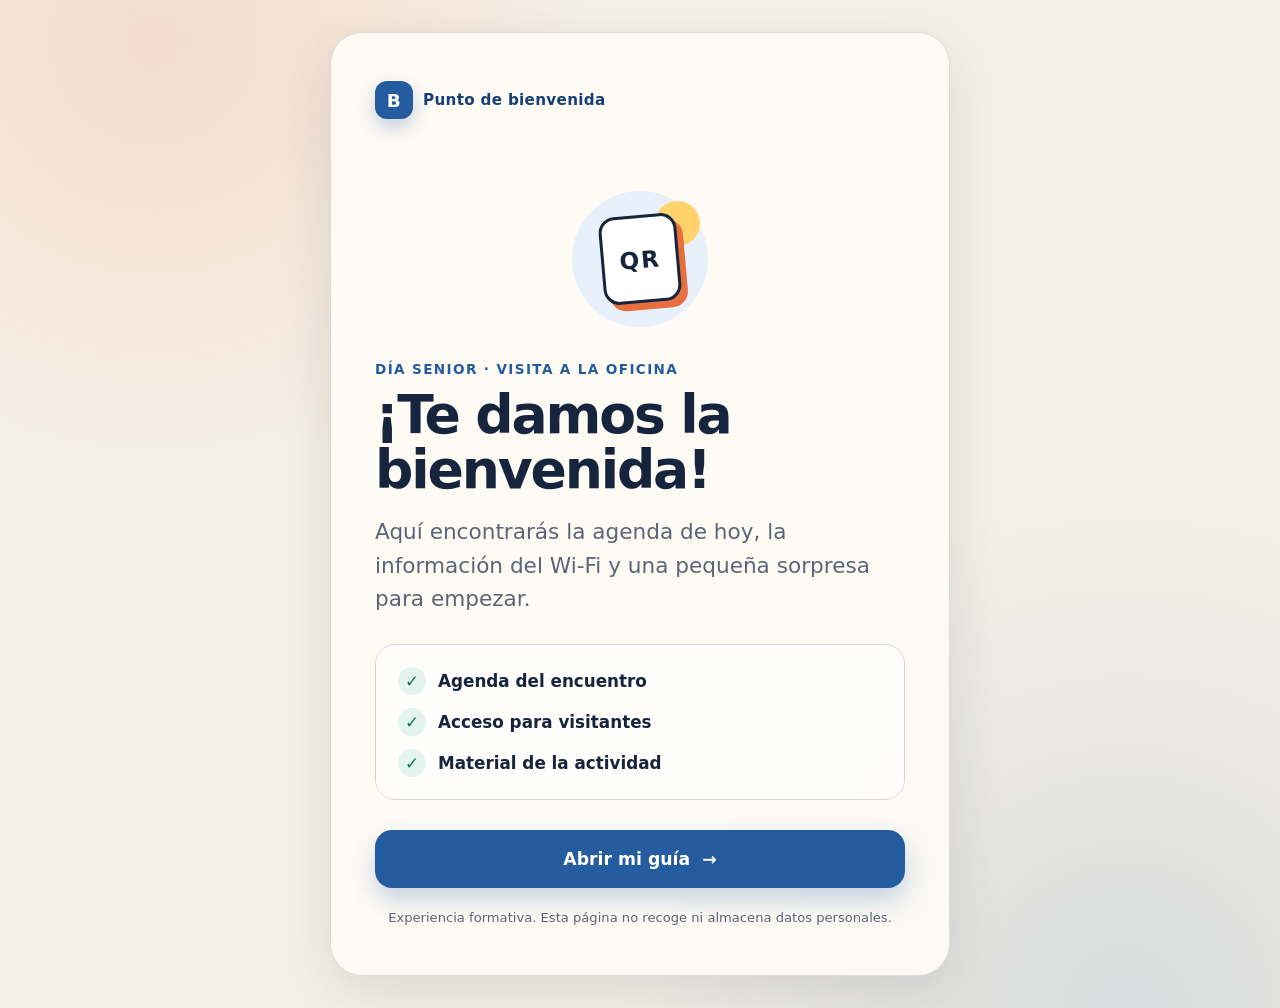
==== index.html @ 25e29555 "Add QR safety workshop website" ====
<!doctype html>
<html lang="es">
  <head>
    <meta charset="UTF-8" />
    <meta name="viewport" content="width=device-width, initial-scale=1.0" />
    <meta name="theme-color" content="#f6f1e7" />
    <meta
      name="description"
      content="Experiencia educativa sobre el uso seguro de códigos QR."
    />
    <title>Bienvenida · Día Senior</title>
    <link rel="stylesheet" href="styles.css" />
  </head>
  <body>
    <main class="app-shell">
      <section class="screen screen--active" id="welcome" aria-labelledby="welcome-title">
        <div class="brand" aria-label="Punto de bienvenida">
          <span class="brand__mark" aria-hidden="true">B</span>
          <span>Punto de bienvenida</span>
        </div>

        <div class="welcome-illustration" aria-hidden="true">
          <span class="welcome-illustration__sun"></span>
          <span class="welcome-illustration__card">QR</span>
        </div>

        <p class="eyebrow">Día Senior · Visita a la oficina</p>
        <h1 id="welcome-title">¡Te damos la bienvenida!</h1>
        <p class="lead">
          Aquí encontrarás la agenda de hoy, la información del Wi-Fi y una pequeña
          sorpresa para empezar.
        </p>

        <div class="info-list" aria-label="Contenido de la guía">
          <div><span aria-hidden="true">✓</span> Agenda del encuentro</div>
          <div><span aria-hidden="true">✓</span> Acceso para visitantes</div>
          <div><span aria-hidden="true">✓</span> Material de la actividad</div>
        </div>

        <button class="button button--primary" type="button" data-action="open-guide">
          Abrir mi guía
          <span aria-hidden="true">→</span>
        </button>

        <p class="privacy-note">
          Experiencia formativa. Esta página no recoge ni almacena datos personales.
        </p>
      </section>

      <section class="screen" id="checkpoint" aria-labelledby="checkpoint-title" hidden>
        <div class="step-indicator" aria-label="Paso 2 de 3">
          <span class="step-indicator__dot step-indicator__dot--done"></span>
          <span class="step-indicator__line step-indicator__line--done"></span>
          <span class="step-indicator__dot step-indicator__dot--current"></span>
          <span class="step-indicator__line"></span>
          <span class="step-indicator__dot"></span>
        </div>

        <div class="lock-icon" aria-hidden="true">🔒</div>
        <p class="eyebrow">Un último paso</p>
        <h1 id="checkpoint-title">Verifica tu acceso</h1>
        <p class="lead lead--compact">
          Para mostrar la información de visitantes, este portal solicita tu correo y
          contraseña de empresa.
        </p>

        <div class="fake-form" aria-label="Ejemplo de solicitud de acceso; no admite datos">
          <div class="fake-field">
            <span class="fake-field__label">Correo de la empresa</span>
            <span class="fake-field__value">nombre@empresa.com</span>
          </div>
          <div class="fake-field">
            <span class="fake-field__label">Contraseña</span>
            <span class="fake-field__value">••••••••••</span>
          </div>
        </div>

        <button class="button button--primary" type="button" data-choice="continue">
          Continuar
        </button>
        <button class="button button--secondary" type="button" data-choice="check">
          Prefiero comprobarlo
        </button>

        <p class="safety-caption">
          Los campos son solo una representación visual: no se puede escribir ni enviar
          información.
        </p>
      </section>

      <section class="screen screen--lesson" id="lesson" aria-labelledby="lesson-title" hidden>
        <div class="result-badge" id="result-badge" aria-live="polite"></div>

        <div class="alert-symbol" aria-hidden="true">!</div>
        <p class="eyebrow">Simulación completada</p>
        <h1 id="lesson-title">Este QR era una prueba segura</h1>
        <p class="lead lead--compact" id="result-message"></p>

        <div class="lesson-card">
          <h2>¿Qué debía hacernos dudar?</h2>
          <ul>
            <li>
              <span aria-hidden="true">1</span>
              <p><strong>La petición era inesperada.</strong> Una agenda no debería necesitar tu contraseña.</p>
            </li>
            <li>
              <span aria-hidden="true">2</span>
              <p><strong>No comprobamos el destino.</strong> El dibujo del QR no dice quién está detrás.</p>
            </li>
            <li>
              <span aria-hidden="true">3</span>
              <p><strong>El entorno daba confianza.</strong> Estar dentro de una oficina no hace seguro un código.</p>
            </li>
          </ul>
        </div>

        <div class="rule" aria-label="Regla de seguridad: para, mira y piensa">
          <p class="rule__title">Antes de abrir un QR:</p>
          <div class="rule__steps">
            <span><b>1</b> Para</span>
            <span><b>2</b> Mira</span>
            <span><b>3</b> Piensa</span>
          </div>
          <p>
            Si pide una contraseña, un pago o instalar algo, cierra la página y entra desde
            la aplicación oficial.
          </p>
        </div>

        <button class="button button--secondary" type="button" data-action="restart">
          Repetir la demostración
        </button>

        <p class="closing-note">No se ha recogido ningún dato durante esta actividad.</p>
      </section>
    </main>

    <script src="app.js"></script>
  </body>
</html>
---- styles.css ----
:root {
  color-scheme: light;
  --ink: #17243d;
  --muted: #5c6577;
  --paper: #fffdf8;
  --cream: #f6f1e7;
  --blue: #245c9f;
  --blue-dark: #173f73;
  --blue-soft: #e7f0fb;
  --orange: #e76f3d;
  --orange-soft: #fff0e8;
  --green: #13795b;
  --green-soft: #e4f4ee;
  --border: #d9d7d0;
  --shadow: 0 18px 55px rgba(23, 36, 61, 0.12);
  font-family:
    Inter, ui-sans-serif, system-ui, -apple-system, BlinkMacSystemFont, "Segoe UI",
    sans-serif;
}

* {
  box-sizing: border-box;
}

html {
  min-height: 100%;
  background: var(--cream);
}

body {
  min-width: 320px;
  min-height: 100vh;
  min-height: 100dvh;
  margin: 0;
  color: var(--ink);
  background:
    radial-gradient(circle at 12% 4%, rgba(231, 111, 61, 0.16), transparent 28rem),
    radial-gradient(circle at 88% 100%, rgba(36, 92, 159, 0.14), transparent 32rem),
    var(--cream);
}

button {
  font: inherit;
}

.app-shell {
  width: min(100%, 620px);
  min-height: 100vh;
  min-height: 100dvh;
  margin: 0 auto;
  padding: clamp(20px, 5vw, 48px) clamp(18px, 5vw, 44px);
  background: rgba(255, 253, 248, 0.84);
  backdrop-filter: blur(8px);
}

.screen {
  width: 100%;
  animation: enter 420ms ease both;
}

.screen[hidden] {
  display: none;
}

.brand {
  display: flex;
  align-items: center;
  gap: 10px;
  margin-bottom: clamp(32px, 8vh, 72px);
  color: var(--blue-dark);
  font-size: 0.95rem;
  font-weight: 750;
  letter-spacing: 0.02em;
}

.brand__mark {
  display: grid;
  width: 38px;
  height: 38px;
  place-items: center;
  border-radius: 12px;
  color: white;
  background: var(--blue);
  font-size: 1.15rem;
  box-shadow: 0 8px 18px rgba(36, 92, 159, 0.26);
}

.welcome-illustration {
  position: relative;
  display: grid;
  width: 136px;
  height: 136px;
  margin: 0 auto 34px;
  place-items: center;
  border-radius: 50%;
  background: var(--blue-soft);
}

.welcome-illustration__sun {
  position: absolute;
  top: 10px;
  right: 8px;
  width: 45px;
  height: 45px;
  border-radius: 50%;
  background: #ffd36a;
}

.welcome-illustration__card {
  z-index: 1;
  display: grid;
  width: 78px;
  height: 88px;
  place-items: center;
  transform: rotate(-5deg);
  border: 3px solid var(--ink);
  border-radius: 16px;
  color: var(--ink);
  background: white;
  font-size: 1.45rem;
  font-weight: 900;
  letter-spacing: 0.08em;
  box-shadow: 6px 7px 0 var(--orange);
}

.eyebrow {
  margin: 0 0 10px;
  color: var(--blue);
  font-size: 0.85rem;
  font-weight: 850;
  letter-spacing: 0.1em;
  text-transform: uppercase;
}

h1,
h2,
p {
  text-wrap: pretty;
}

h1 {
  max-width: 13ch;
  margin: 0 0 18px;
  font-size: clamp(2.15rem, 8vw, 3.35rem);
  line-height: 1.03;
  letter-spacing: -0.04em;
}

.lead {
  margin: 0 0 28px;
  color: var(--muted);
  font-size: clamp(1.12rem, 4.5vw, 1.35rem);
  line-height: 1.55;
}

.lead--compact {
  margin-bottom: 24px;
}

.info-list {
  display: grid;
  gap: 13px;
  margin-bottom: 30px;
  padding: 22px;
  border: 1px solid var(--border);
  border-radius: 20px;
  background: rgba(255, 255, 255, 0.72);
}

.info-list div {
  display: flex;
  align-items: center;
  gap: 12px;
  font-size: 1.05rem;
  font-weight: 700;
}

.info-list span {
  display: grid;
  width: 28px;
  height: 28px;
  flex: 0 0 auto;
  place-items: center;
  border-radius: 50%;
  color: var(--green);
  background: var(--green-soft);
}

.button {
  display: flex;
  width: 100%;
  min-height: 58px;
  align-items: center;
  justify-content: center;
  gap: 12px;
  margin-top: 12px;
  padding: 15px 22px;
  border: 2px solid transparent;
  border-radius: 17px;
  cursor: pointer;
  font-size: 1.08rem;
  font-weight: 850;
  transition: transform 160ms ease, box-shadow 160ms ease, background 160ms ease;
}

.button:hover {
  transform: translateY(-2px);
}

.button:active {
  transform: translateY(0);
}

.button:focus-visible {
  outline: 4px solid #ffd36a;
  outline-offset: 3px;
}

.button--primary {
  color: white;
  background: var(--blue);
  box-shadow: 0 12px 24px rgba(36, 92, 159, 0.25);
}

.button--primary:hover {
  background: var(--blue-dark);
}

.button--secondary {
  border-color: var(--blue);
  color: var(--blue-dark);
  background: white;
}

.privacy-note,
.safety-caption,
.closing-note {
  margin: 20px auto 0;
  color: var(--muted);
  font-size: 0.82rem;
  line-height: 1.5;
  text-align: center;
}

.step-indicator {
  display: flex;
  align-items: center;
  justify-content: center;
  margin: 8px 0 clamp(34px, 8vh, 68px);
}

.step-indicator__dot {
  width: 14px;
  height: 14px;
  border: 3px solid #b9bec8;
  border-radius: 50%;
  background: white;
}

.step-indicator__dot--done,
.step-indicator__dot--current {
  border-color: var(--blue);
  background: var(--blue);
}

.step-indicator__dot--current {
  box-shadow: 0 0 0 5px var(--blue-soft);
}

.step-indicator__line {
  width: 72px;
  height: 3px;
  background: #cfd2d8;
}

.step-indicator__line--done {
  background: var(--blue);
}

.lock-icon {
  display: grid;
  width: 68px;
  height: 68px;
  margin-bottom: 26px;
  place-items: center;
  border-radius: 20px;
  background: var(--blue-soft);
  font-size: 2rem;
}

.fake-form {
  display: grid;
  gap: 14px;
  margin: 10px 0 28px;
}

.fake-field {
  padding: 14px 16px;
  border: 2px solid #c7cbd2;
  border-radius: 14px;
  background: #f4f4f3;
}

.fake-field__label,
.fake-field__value {
  display: block;
}

.fake-field__label {
  margin-bottom: 6px;
  color: var(--muted);
  font-size: 0.78rem;
  font-weight: 750;
}

.fake-field__value {
  color: #777d88;
  font-size: 1rem;
}

.screen--lesson {
  padding-bottom: 24px;
}

.result-badge {
  display: inline-flex;
  margin-bottom: 28px;
  padding: 9px 13px;
  border-radius: 999px;
  font-size: 0.85rem;
  font-weight: 850;
}

.result-badge--warning {
  color: #9b3c17;
  background: var(--orange-soft);
}

.result-badge--success {
  color: #0b674b;
  background: var(--green-soft);
}

.alert-symbol {
  display: grid;
  width: 72px;
  height: 72px;
  margin-bottom: 24px;
  place-items: center;
  border-radius: 24px;
  color: white;
  background: var(--orange);
  font-size: 2.5rem;
  font-weight: 900;
  box-shadow: 8px 9px 0 #ffd2bd;
}

.lesson-card {
  margin: 32px 0 24px;
  padding: clamp(20px, 5vw, 28px);
  border: 1px solid var(--border);
  border-radius: 22px;
  background: white;
  box-shadow: var(--shadow);
}

.lesson-card h2 {
  margin: 0 0 22px;
  font-size: 1.28rem;
}

.lesson-card ul {
  display: grid;
  gap: 22px;
  margin: 0;
  padding: 0;
  list-style: none;
}

.lesson-card li {
  display: grid;
  grid-template-columns: 38px 1fr;
  gap: 13px;
  align-items: start;
}

.lesson-card li > span {
  display: grid;
  width: 36px;
  height: 36px;
  place-items: center;
  border-radius: 12px;
  color: var(--blue-dark);
  background: var(--blue-soft);
  font-weight: 900;
}

.lesson-card p {
  margin: 0;
  color: var(--muted);
  line-height: 1.5;
}

.lesson-card strong {
  color: var(--ink);
}

.rule {
  margin-bottom: 26px;
  padding: clamp(20px, 5vw, 28px);
  border-radius: 22px;
  color: white;
  background: var(--ink);
}

.rule p {
  margin: 0;
  line-height: 1.55;
}

.rule__title {
  font-weight: 850;
}

.rule__steps {
  display: grid;
  grid-template-columns: repeat(3, 1fr);
  gap: 8px;
  margin: 20px 0;
}

.rule__steps span {
  display: flex;
  flex-direction: column;
  align-items: center;
  gap: 7px;
  padding: 13px 5px;
  border: 1px solid rgba(255, 255, 255, 0.25);
  border-radius: 14px;
  font-size: 0.88rem;
  font-weight: 800;
}

.rule__steps b {
  display: grid;
  width: 28px;
  height: 28px;
  place-items: center;
  border-radius: 50%;
  color: var(--ink);
  background: #ffd36a;
}

@keyframes enter {
  from {
    opacity: 0;
    transform: translateY(12px);
  }
  to {
    opacity: 1;
    transform: translateY(0);
  }
}

@media (min-width: 700px) {
  body {
    padding: 32px 0;
  }

  .app-shell {
    min-height: calc(100vh - 64px);
    min-height: calc(100dvh - 64px);
    border: 1px solid rgba(217, 215, 208, 0.85);
    border-radius: 32px;
    box-shadow: var(--shadow);
  }
}

@media (prefers-reduced-motion: reduce) {
  *,
  *::before,
  *::after {
    scroll-behavior: auto !important;
    animation-duration: 0.01ms !important;
    animation-iteration-count: 1 !important;
    transition-duration: 0.01ms !important;
  }
}
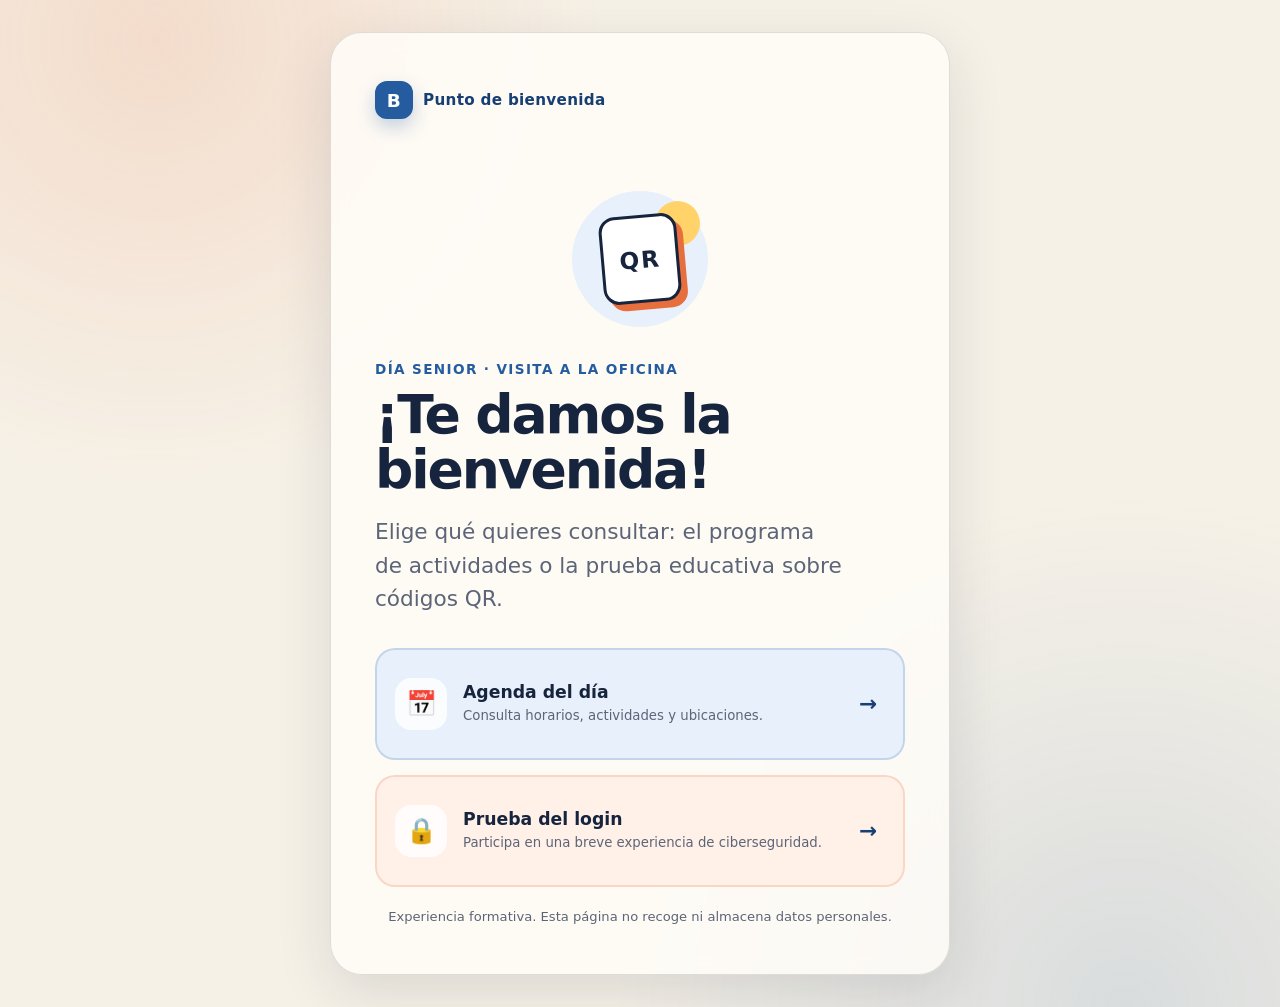
==== commit 87845c4b: "Split agenda and login challenge flows" ====
--- a/index.html
+++ b/index.html
@@ -27,34 +27,179 @@
         <p class="eyebrow">Día Senior · Visita a la oficina</p>
         <h1 id="welcome-title">¡Te damos la bienvenida!</h1>
         <p class="lead">
-          Aquí encontrarás la agenda de hoy, la información del Wi-Fi y una pequeña
-          sorpresa para empezar.
-        </p>
-
-        <div class="info-list" aria-label="Contenido de la guía">
-          <div><span aria-hidden="true">✓</span> Agenda del encuentro</div>
-          <div><span aria-hidden="true">✓</span> Acceso para visitantes</div>
-          <div><span aria-hidden="true">✓</span> Material de la actividad</div>
-        </div>
-
-        <button class="button button--primary" type="button" data-action="open-guide">
-          Abrir mi guía
-          <span aria-hidden="true">→</span>
-        </button>
+          Elige qué quieres consultar: el programa de actividades o la prueba educativa
+          sobre códigos QR.
+        </p>
+
+        <div class="home-options" aria-label="Opciones de la web">
+          <button class="option-card option-card--agenda" type="button" data-action="open-schedule">
+            <span class="option-card__icon" aria-hidden="true">📅</span>
+            <span class="option-card__text">
+              <strong>Agenda del día</strong>
+              <small>Consulta horarios, actividades y ubicaciones.</small>
+            </span>
+            <span class="option-card__arrow" aria-hidden="true">→</span>
+          </button>
+
+          <button class="option-card option-card--challenge" type="button" data-action="open-challenge">
+            <span class="option-card__icon" aria-hidden="true">🔒</span>
+            <span class="option-card__text">
+              <strong>Prueba del login</strong>
+              <small>Participa en una breve experiencia de ciberseguridad.</small>
+            </span>
+            <span class="option-card__arrow" aria-hidden="true">→</span>
+          </button>
+        </div>
 
         <p class="privacy-note">
           Experiencia formativa. Esta página no recoge ni almacena datos personales.
         </p>
       </section>
 
+      <section class="screen screen--schedule" id="schedule" aria-labelledby="schedule-title" hidden>
+        <button class="back-button" type="button" data-action="home">
+          <span aria-hidden="true">←</span> Volver al inicio
+        </button>
+
+        <div class="schedule schedule--standalone">
+          <div class="schedule__heading">
+            <div>
+              <p class="eyebrow">Programa del encuentro</p>
+              <h1 id="schedule-title">Agenda del día</h1>
+            </div>
+            <span class="schedule__date">Día Senior</span>
+          </div>
+
+          <ol class="timeline">
+            <li class="timeline__item">
+              <div class="timeline__time">
+                <time datetime="10:00">10:00</time>
+                <span>30 min</span>
+              </div>
+              <div class="timeline__content">
+                <h2>Welcome y acreditación</h2>
+                <p>Llegada, check-in, firma del derecho de imagen y tour por la oficina.</p>
+                <div class="timeline__meta">
+                  <span>📍 Hall</span>
+                  <span>Vanesa, Mª José y Estela</span>
+                </div>
+              </div>
+            </li>
+
+            <li class="timeline__item">
+              <div class="timeline__time">
+                <time datetime="10:30">10:30</time>
+                <span>30 min</span>
+              </div>
+              <div class="timeline__content">
+                <h2>¿Qué hacemos en GFT?</h2>
+                <p>Descubrimos el trabajo de GFT y los roles de sus hijos e hijas.</p>
+                <div class="timeline__meta">
+                  <span>📍 Gradas</span>
+                  <span>Belén y Raquel</span>
+                </div>
+              </div>
+            </li>
+
+            <li class="timeline__item">
+              <div class="timeline__time">
+                <time datetime="11:00">11:00</time>
+                <span>20 min</span>
+              </div>
+              <div class="timeline__content">
+                <h2>Desayuno</h2>
+                <p>Un descanso para compartir y conversar.</p>
+                <div class="timeline__meta">
+                  <span>📍 Comedor</span>
+                  <span>Vanesa y Toni</span>
+                </div>
+              </div>
+            </li>
+
+            <li class="timeline__item">
+              <div class="timeline__time">
+                <time datetime="11:20">11:20</time>
+                <span>40 min</span>
+              </div>
+              <div class="timeline__content">
+                <h2>¿Qué es la inteligencia artificial?</h2>
+                <p>Una introducción cercana a la IA y a sus posibilidades.</p>
+                <div class="timeline__meta">
+                  <span>📍 Gradas</span>
+                  <span>Carlos Ferrer y Alicia Sanz</span>
+                </div>
+              </div>
+            </li>
+
+            <li class="timeline__item timeline__item--featured">
+              <div class="timeline__time">
+                <time datetime="12:00">12:00</time>
+                <span>60 min</span>
+              </div>
+              <div class="timeline__content">
+                <h2>Rotación por tres actividades</h2>
+                <p>Grupos de 20 minutos que irán pasando por tres estaciones.</p>
+                <ul class="stations">
+                  <li>
+                    <strong>Foto con PhotoFloor</strong>
+                    <span>Espacio colaborativo · Mesa alta</span>
+                    <small>Cristina Giner y Silvia Cordero</small>
+                  </li>
+                  <li>
+                    <strong>Lectura de códigos QR</strong>
+                    <span>Sala 8</span>
+                    <small>Diego</small>
+                  </li>
+                  <li>
+                    <strong>Actividad 3/3</strong>
+                    <span>Sala Gradas</span>
+                    <small>Jorge Bellver</small>
+                  </li>
+                </ul>
+              </div>
+            </li>
+
+            <li class="timeline__item">
+              <div class="timeline__time">
+                <time datetime="13:00">13:00</time>
+                <span>30 min</span>
+              </div>
+              <div class="timeline__content">
+                <h2>Taller de ciberseguridad</h2>
+                <p>Consejos prácticos para desenvolvernos con más seguridad en internet.</p>
+                <div class="timeline__meta">
+                  <span>📍 Gradas</span>
+                  <span>María Beleret y Alejandro Vázquez</span>
+                </div>
+              </div>
+            </li>
+
+            <li class="timeline__item">
+              <div class="timeline__time">
+                <time datetime="13:30">13:30</time>
+                <span>Cierre</span>
+              </div>
+              <div class="timeline__content">
+                <h2>Cierre y despedida</h2>
+                <p>Conclusiones de la jornada y despedida.</p>
+                <div class="timeline__meta">
+                  <span>📍 Gradas</span>
+                  <span>Raquel y Gimilio</span>
+                </div>
+              </div>
+            </li>
+          </ol>
+        </div>
+
+        <button class="button button--secondary" type="button" data-action="home">
+          Volver al inicio
+        </button>
+      </section>
+
       <section class="screen" id="checkpoint" aria-labelledby="checkpoint-title" hidden>
-        <div class="step-indicator" aria-label="Paso 2 de 3">
-          <span class="step-indicator__dot step-indicator__dot--done"></span>
-          <span class="step-indicator__line step-indicator__line--done"></span>
-          <span class="step-indicator__dot step-indicator__dot--current"></span>
-          <span class="step-indicator__line"></span>
-          <span class="step-indicator__dot"></span>
-        </div>
+        <button class="back-button" type="button" data-action="home">
+          <span aria-hidden="true">←</span> Volver al inicio
+        </button>
 
         <div class="lock-icon" aria-hidden="true">🔒</div>
         <p class="eyebrow">Un último paso</p>
@@ -127,8 +272,12 @@
           </p>
         </div>
 
-        <button class="button button--secondary" type="button" data-action="restart">
-          Repetir la demostración
+
+        <button class="button button--primary" type="button" data-action="restart">
+          Repetir la prueba
+        </button>
+        <button class="button button--secondary" type="button" data-action="home">
+          Volver al inicio
         </button>
 
         <p class="closing-note">No se ha recogido ningún dato durante esta actividad.</p>
--- a/styles.css
+++ b/styles.css
@@ -157,6 +157,104 @@
   margin-bottom: 24px;
 }
 
+.home-options {
+  display: grid;
+  gap: 15px;
+  margin: 32px 0 10px;
+}
+
+.option-card {
+  display: grid;
+  grid-template-columns: 54px 1fr 26px;
+  gap: 14px;
+  width: 100%;
+  min-height: 112px;
+  align-items: center;
+  padding: 18px;
+  border: 2px solid transparent;
+  border-radius: 20px;
+  color: var(--ink);
+  cursor: pointer;
+  text-align: left;
+  transition: transform 160ms ease, box-shadow 160ms ease, border-color 160ms ease;
+}
+
+.option-card:hover {
+  transform: translateY(-2px);
+  box-shadow: var(--shadow);
+}
+
+.option-card:active {
+  transform: translateY(0);
+}
+
+.option-card:focus-visible {
+  outline: 4px solid #ffd36a;
+  outline-offset: 3px;
+}
+
+.option-card--agenda {
+  border-color: rgba(36, 92, 159, 0.18);
+  background: var(--blue-soft);
+}
+
+.option-card--challenge {
+  border-color: rgba(231, 111, 61, 0.2);
+  background: var(--orange-soft);
+}
+
+.option-card__icon {
+  display: grid;
+  width: 52px;
+  height: 52px;
+  place-items: center;
+  border-radius: 16px;
+  background: rgba(255, 255, 255, 0.82);
+  font-size: 1.55rem;
+}
+
+.option-card__text {
+  display: flex;
+  min-width: 0;
+  flex-direction: column;
+  gap: 5px;
+}
+
+.option-card__text strong {
+  font-size: 1.08rem;
+}
+
+.option-card__text small {
+  color: var(--muted);
+  font-size: 0.83rem;
+  line-height: 1.4;
+}
+
+.option-card__arrow {
+  color: var(--blue-dark);
+  font-size: 1.35rem;
+  font-weight: 900;
+}
+
+.back-button {
+  display: inline-flex;
+  align-items: center;
+  gap: 8px;
+  margin: 0 0 32px;
+  padding: 10px 0;
+  border: 0;
+  color: var(--blue-dark);
+  background: transparent;
+  cursor: pointer;
+  font-size: 0.92rem;
+  font-weight: 850;
+}
+
+.back-button:focus-visible {
+  outline: 3px solid #ffd36a;
+  outline-offset: 4px;
+}
+
 .info-list {
   display: grid;
   gap: 13px;
@@ -451,6 +549,200 @@
   background: #ffd36a;
 }
 
+.schedule {
+  margin: 32px 0 28px;
+  padding: clamp(20px, 5vw, 30px);
+  border: 1px solid var(--border);
+  border-radius: 24px;
+  background: white;
+  box-shadow: var(--shadow);
+}
+
+.schedule__heading {
+  display: flex;
+  align-items: flex-start;
+  justify-content: space-between;
+  gap: 16px;
+  margin-bottom: 30px;
+}
+
+.schedule__heading h1,
+.schedule__heading h2 {
+  margin: 0;
+  max-width: none;
+  font-size: clamp(1.75rem, 7vw, 2.35rem);
+  line-height: 1.05;
+  letter-spacing: -0.035em;
+}
+
+.schedule--standalone {
+  margin-top: 0;
+}
+
+.schedule__date {
+  flex: 0 0 auto;
+  padding: 8px 11px;
+  border-radius: 999px;
+  color: var(--blue-dark);
+  background: var(--blue-soft);
+  font-size: 0.76rem;
+  font-weight: 850;
+}
+
+.timeline {
+  margin: 0;
+  padding: 0;
+  list-style: none;
+}
+
+.timeline__item {
+  position: relative;
+  display: grid;
+  grid-template-columns: 68px 1fr;
+  gap: 16px;
+  padding-bottom: 30px;
+}
+
+.timeline__item:last-child {
+  padding-bottom: 0;
+}
+
+.timeline__item::before {
+  position: absolute;
+  top: 14px;
+  bottom: -2px;
+  left: 63px;
+  width: 2px;
+  content: "";
+  background: #dce4ef;
+}
+
+.timeline__item:last-child::before {
+  display: none;
+}
+
+.timeline__item::after {
+  position: absolute;
+  top: 8px;
+  left: 58px;
+  width: 12px;
+  height: 12px;
+  border: 3px solid white;
+  border-radius: 50%;
+  content: "";
+  background: var(--blue);
+  box-shadow: 0 0 0 2px var(--blue);
+}
+
+.timeline__time {
+  display: flex;
+  flex-direction: column;
+  gap: 3px;
+  padding-top: 2px;
+}
+
+.timeline__time time {
+  color: var(--blue-dark);
+  font-size: 1rem;
+  font-weight: 900;
+}
+
+.timeline__time span {
+  color: var(--muted);
+  font-size: 0.7rem;
+  font-weight: 750;
+}
+
+.timeline__content {
+  min-width: 0;
+}
+
+.timeline__content h2,
+.timeline__content h3 {
+  margin: 0 0 7px;
+  font-size: 1.08rem;
+  line-height: 1.3;
+}
+
+.timeline__content > p {
+  margin: 0 0 12px;
+  color: var(--muted);
+  font-size: 0.92rem;
+  line-height: 1.5;
+}
+
+.timeline__meta {
+  display: flex;
+  flex-wrap: wrap;
+  gap: 7px;
+}
+
+.timeline__meta span {
+  padding: 6px 8px;
+  border-radius: 8px;
+  color: #465267;
+  background: #f1f3f6;
+  font-size: 0.73rem;
+  font-weight: 750;
+}
+
+.timeline__item--featured .timeline__content {
+  padding: 16px;
+  border-radius: 16px;
+  background: var(--blue-soft);
+}
+
+.stations {
+  display: grid;
+  gap: 8px;
+  margin: 14px 0 0;
+  padding: 0;
+  list-style: none;
+}
+
+.stations li {
+  display: flex;
+  flex-direction: column;
+  gap: 3px;
+  padding: 11px 12px;
+  border: 1px solid rgba(36, 92, 159, 0.13);
+  border-radius: 12px;
+  background: rgba(255, 255, 255, 0.78);
+}
+
+.stations strong {
+  font-size: 0.87rem;
+}
+
+.stations span,
+.stations small {
+  color: var(--muted);
+  font-size: 0.75rem;
+}
+
+.stations small {
+  font-weight: 750;
+}
+
+@media (max-width: 380px) {
+  .schedule__heading {
+    flex-direction: column;
+  }
+
+  .timeline__item {
+    grid-template-columns: 60px 1fr;
+    gap: 14px;
+  }
+
+  .timeline__item::before {
+    left: 55px;
+  }
+
+  .timeline__item::after {
+    left: 50px;
+  }
+}
+
 @keyframes enter {
   from {
     opacity: 0;
